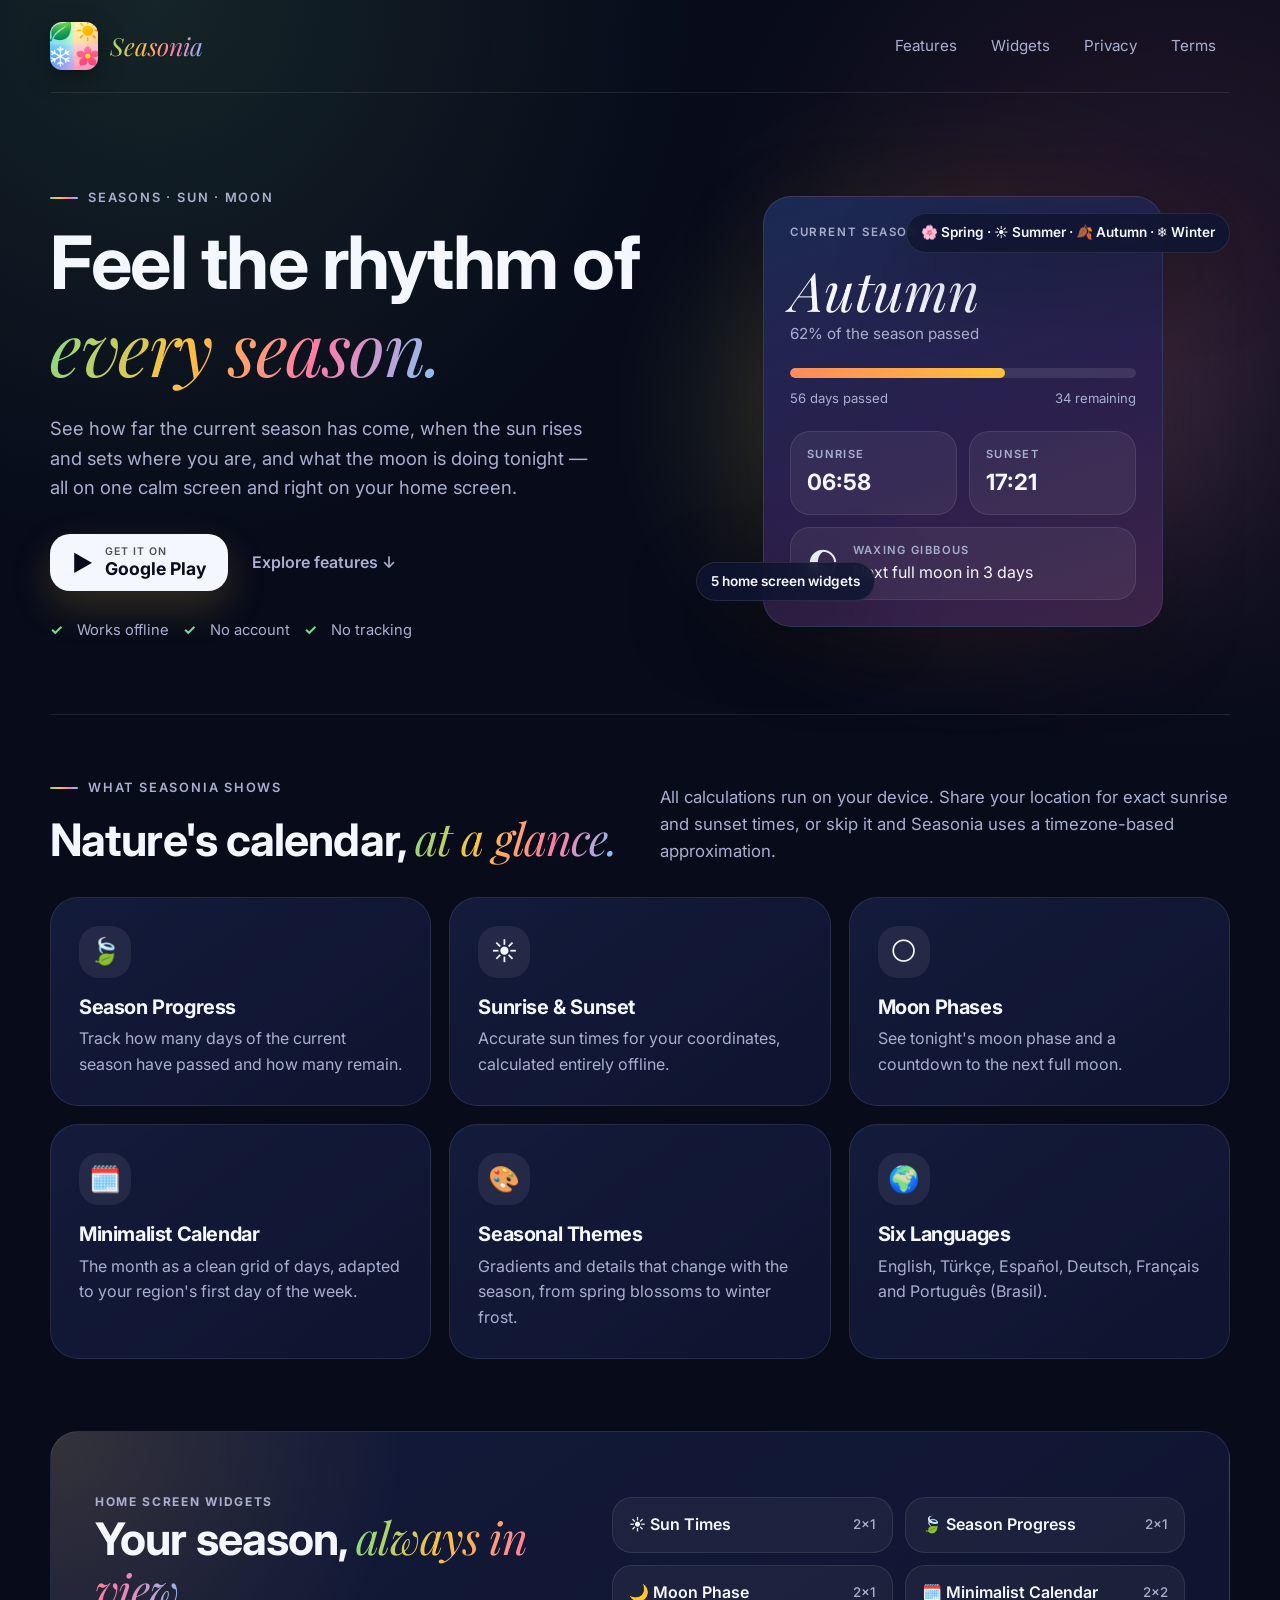
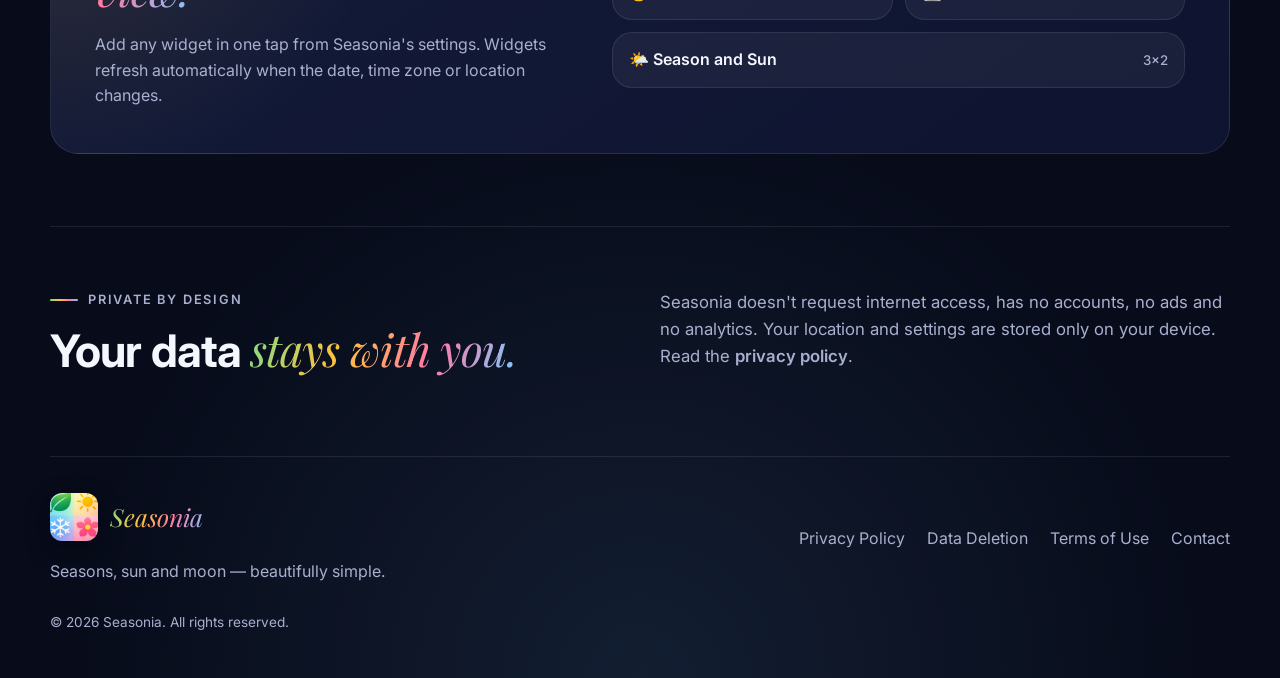
==== index.html @ 4aacce43 "Add Seasonia landing, privacy policy and terms pages Co-Authored-By: Claude Opus 5.5 <noreply@anthro" ====
<!doctype html>
<html lang="en">
<head>
  <meta charset="utf-8" />
  <meta name="viewport" content="width=device-width, initial-scale=1" />
  <meta
    name="description"
    content="Seasonia tracks the current season, sunrise and sunset times, and moon phases, with beautiful home screen widgets. Works offline, no account required."
  />
  <meta name="theme-color" content="#070b1a" />
  <title>Seasonia — Seasons, Sun &amp; Moon</title>
  <link rel="icon" type="image/png" href="./seasonia_logo.png" />
  <link rel="preconnect" href="https://fonts.googleapis.com" />
  <link rel="preconnect" href="https://fonts.gstatic.com" crossorigin />
  <link href="https://fonts.googleapis.com/css2?family=Inter:wght@400;500;600;700&family=Playfair+Display:ital,wght@1,400&display=swap" rel="stylesheet" />
  <link rel="stylesheet" href="./styles.css" />
</head>
<body>
  <header class="site-header">
    <a class="brand" href="./" aria-label="Seasonia home">
      <span class="brand-mark"><img src="./seasonia_logo.png" alt="" width="48" height="48" /></span>
      <strong>Seasonia</strong>
    </a>
    <nav aria-label="Site navigation">
      <a href="#features">Features</a>
      <a href="#widgets">Widgets</a>
      <a href="./privacy-policy.html">Privacy</a>
      <a href="./terms-of-use.html">Terms</a>
    </nav>
  </header>

  <main>
    <section class="hero">
      <div class="hero-copy">
        <p class="eyebrow"><span></span> Seasons · Sun · Moon</p>
        <h1>Feel the rhythm of <span>every season.</span></h1>
        <p class="lede">
          See how far the current season has come, when the sun rises and sets
          where you are, and what the moon is doing tonight — all on one calm
          screen and right on your home screen.
        </p>
        <div class="hero-actions">
          <a
            class="button"
            href="https://play.google.com/store/apps/details?id=com.cukkacreatives.seasonia"
          >
            <span class="button-icon" aria-hidden="true">▶</span>
            <span><small>GET IT ON</small>Google Play</span>
          </a>
          <a class="text-link" href="#features">Explore features <span aria-hidden="true">↓</span></a>
        </div>
        <p class="hero-note"><span>✓</span> Works offline <span>✓</span> No account <span>✓</span> No tracking</p>
      </div>

      <div class="hero-visual" aria-hidden="true">
        <div class="visual-glow"></div>
        <div class="season-card">
          <div class="season-card-top">
            <span>CURRENT SEASON</span>
            <span>🍂</span>
          </div>
          <p class="season-name">Autumn</p>
          <p class="season-sub">62% of the season passed</p>
          <div class="progress"><span></span></div>
          <div class="progress-labels">
            <span>56 days passed</span>
            <span>34 remaining</span>
          </div>
          <div class="sun-row">
            <div><small>Sunrise</small><strong>06:58</strong></div>
            <div><small>Sunset</small><strong>17:21</strong></div>
          </div>
          <div class="moon-row">
            <span class="moon">🌔</span>
            <div><small>Waxing Gibbous</small>Next full moon in 3 days</div>
          </div>
        </div>
        <span class="floating-chip chip-top">🌸 Spring · ☀️ Summer · 🍂 Autumn · ❄️ Winter</span>
        <span class="floating-chip chip-bottom">5 home screen widgets</span>
      </div>
    </section>

    <section class="intro" id="features">
      <div>
        <p class="eyebrow"><span></span> What Seasonia shows</p>
        <h2>Nature's calendar, <span>at a glance.</span></h2>
      </div>
      <p>
        All calculations run on your device. Share your location for exact
        sunrise and sunset times, or skip it and Seasonia uses a
        timezone-based approximation.
      </p>
    </section>

    <section class="feature-grid" aria-label="Seasonia features">
      <article class="feature-card">
        <span class="feature-icon">🍃</span>
        <h3>Season Progress</h3>
        <p>Track how many days of the current season have passed and how many remain.</p>
      </article>
      <article class="feature-card">
        <span class="feature-icon">☀️</span>
        <h3>Sunrise &amp; Sunset</h3>
        <p>Accurate sun times for your coordinates, calculated entirely offline.</p>
      </article>
      <article class="feature-card">
        <span class="feature-icon">🌕</span>
        <h3>Moon Phases</h3>
        <p>See tonight's moon phase and a countdown to the next full moon.</p>
      </article>
      <article class="feature-card">
        <span class="feature-icon">🗓️</span>
        <h3>Minimalist Calendar</h3>
        <p>The month as a clean grid of days, adapted to your region's first day of the week.</p>
      </article>
      <article class="feature-card">
        <span class="feature-icon">🎨</span>
        <h3>Seasonal Themes</h3>
        <p>Gradients and details that change with the season, from spring blossoms to winter frost.</p>
      </article>
      <article class="feature-card">
        <span class="feature-icon">🌍</span>
        <h3>Six Languages</h3>
        <p>English, Türkçe, Español, Deutsch, Français and Português (Brasil).</p>
      </article>
    </section>

    <section class="widgets-band" id="widgets">
      <div>
        <p class="feature-kicker">Home screen widgets</p>
        <h2>Your season, <span>always in view.</span></h2>
        <p>Add any widget in one tap from Seasonia's settings. Widgets refresh automatically when the date, time zone or location changes.</p>
      </div>
      <ul class="widget-list">
        <li>☀️ Sun Times <small>2×1</small></li>
        <li>🍃 Season Progress <small>2×1</small></li>
        <li>🌙 Moon Phase <small>2×1</small></li>
        <li>🗓️ Minimalist Calendar <small>2×2</small></li>
        <li>🌤️ Season and Sun <small>3×2</small></li>
      </ul>
    </section>

    <section class="notice" aria-labelledby="privacy-title">
      <div>
        <p class="eyebrow"><span></span> Private by design</p>
        <h2 id="privacy-title">Your data <span>stays with you.</span></h2>
      </div>
      <p>
        Seasonia doesn't request internet access, has no accounts, no ads and
        no analytics. Your location and settings are stored only on your
        device. Read the <a class="text-link" href="./privacy-policy.html">privacy policy</a>.
      </p>
    </section>
  </main>

  <footer>
    <div class="footer-brand">
      <a class="brand" href="./" aria-label="Seasonia home">
        <span class="brand-mark"><img src="./seasonia_logo.png" alt="" width="48" height="48" /></span>
        <strong>Seasonia</strong>
      </a>
      <p>Seasons, sun and moon — beautifully simple.</p>
    </div>
    <div class="footer-links">
      <a href="./privacy-policy.html">Privacy Policy</a>
      <a href="./privacy-policy.html#data-deletion">Data Deletion</a>
      <a href="./terms-of-use.html">Terms of Use</a>
      <a href="mailto:saitmaras@gmail.com">Contact</a>
    </div>
    <p class="copyright">© 2026 Seasonia. All rights reserved.</p>
  </footer>
</body>
</html>
---- styles.css ----
:root {
  color-scheme: dark;
  --color-background: #070b1a;
  --color-surface: #0f1530;
  --color-surface-raised: #151d3e;
  --color-text: #f5f7ff;
  --color-text-muted: #a9b0cf;
  --color-line-soft: rgb(255 255 255 / 9%);
  --color-spring: #7ddc8a;
  --color-summer: #ffc23d;
  --color-autumn: #ff8a5c;
  --color-winter: #7cc8ff;
  --color-blossom: #ff7aa8;
  --gradient-seasons: linear-gradient(110deg, var(--color-spring), var(--color-summer) 35%, var(--color-blossom) 68%, var(--color-winter));
  --gradient-surface: linear-gradient(145deg, rgb(21 29 62 / 92%), rgb(15 21 48 / 96%));
  --radius-small: 12px;
  --radius-medium: 20px;
  --radius-large: 28px;
  --radius-pill: 999px;
  --shadow-card: 0 24px 80px rgb(0 0 0 / 30%);
  --page-width: 1180px;
  --font-body: Inter, ui-sans-serif, system-ui, -apple-system, BlinkMacSystemFont, "Segoe UI", sans-serif;
  --font-display: "Playfair Display", Georgia, "Times New Roman", serif;
  --transition-fast: 180ms ease;
}

* { box-sizing: border-box; }

html { scroll-behavior: smooth; background: var(--color-background); }

body {
  margin: 0;
  min-height: 100vh;
  color: var(--color-text);
  background:
    radial-gradient(circle at 12% 0%, rgb(125 220 138 / 12%), transparent 34rem),
    radial-gradient(circle at 92% 12%, rgb(255 122 168 / 12%), transparent 30rem),
    radial-gradient(circle at 50% 100%, rgb(124 200 255 / 10%), transparent 36rem),
    var(--color-background);
  font-family: var(--font-body);
  line-height: 1.6;
  -webkit-font-smoothing: antialiased;
}

img { display: block; max-width: 100%; height: auto; }

a { color: inherit; text-decoration: none; }

a:focus-visible { outline: 3px solid var(--color-winter); outline-offset: 4px; border-radius: 6px; }

.site-header, main, footer {
  width: min(calc(100% - 32px), var(--page-width));
  margin: 0 auto;
}

/* Header */
.site-header {
  display: flex;
  align-items: center;
  justify-content: space-between;
  gap: 16px;
  padding: 22px 0;
  border-bottom: 1px solid var(--color-line-soft);
}

.brand { display: inline-flex; align-items: center; gap: 12px; font-size: 1.35rem; font-weight: 600; }

.brand strong {
  font-family: var(--font-display);
  font-style: italic;
  font-weight: 400;
  font-size: 1.55rem;
  background: var(--gradient-seasons);
  -webkit-background-clip: text;
  background-clip: text;
  color: transparent;
}

.brand-mark img { width: 48px; height: 48px; border-radius: var(--radius-small); box-shadow: 0 8px 24px rgb(0 0 0 / 35%); }

nav { display: flex; gap: 6px; flex-wrap: wrap; }

nav a {
  padding: 8px 14px;
  border-radius: var(--radius-pill);
  color: var(--color-text-muted);
  font-size: 0.95rem;
  transition: background var(--transition-fast), color var(--transition-fast);
}

nav a:hover, nav a[aria-current="page"] { background: rgb(255 255 255 / 7%); color: var(--color-text); }

/* Shared text */
.eyebrow {
  display: inline-flex;
  align-items: center;
  gap: 10px;
  margin: 0 0 14px;
  color: var(--color-text-muted);
  font-size: 0.8rem;
  font-weight: 600;
  letter-spacing: 0.14em;
  text-transform: uppercase;
}

.eyebrow span { width: 28px; height: 2px; border-radius: 2px; background: var(--gradient-seasons); }

h1, h2, h3 { margin: 0; line-height: 1.12; letter-spacing: -0.02em; }

h1 { font-size: clamp(2.6rem, 6vw, 4.6rem); font-weight: 700; }

h2 { font-size: clamp(1.9rem, 4vw, 2.8rem); font-weight: 700; }

h1 span, h2 span {
  font-family: var(--font-display);
  font-style: italic;
  font-weight: 400;
  background: var(--gradient-seasons);
  -webkit-background-clip: text;
  background-clip: text;
  color: transparent;
}

/* Hero */
.hero {
  display: grid;
  grid-template-columns: 1.05fr 0.95fr;
  align-items: center;
  gap: 56px;
  padding: 88px 0 72px;
}

.lede { max-width: 34rem; margin: 22px 0 32px; color: var(--color-text-muted); font-size: 1.15rem; }

.hero-actions { display: flex; align-items: center; gap: 24px; flex-wrap: wrap; }

.button {
  display: inline-flex;
  align-items: center;
  gap: 12px;
  padding: 12px 22px;
  border-radius: var(--radius-medium);
  background: var(--color-text);
  color: var(--color-background);
  font-weight: 700;
  font-size: 1.1rem;
  line-height: 1.15;
  box-shadow: 0 16px 40px rgb(255 194 61 / 18%);
  transition: transform var(--transition-fast), box-shadow var(--transition-fast);
}

.button:hover { transform: translateY(-2px); box-shadow: 0 20px 48px rgb(255 194 61 / 28%); }

.button small { display: block; font-size: 0.66rem; font-weight: 600; letter-spacing: 0.1em; opacity: 0.7; }

.button-icon { font-size: 1.4rem; }

.button-secondary {
  background: rgb(255 255 255 / 8%);
  color: var(--color-text);
  border: 1px solid var(--color-line-soft);
  box-shadow: none;
  font-size: 1rem;
}

.text-link { color: var(--color-text-muted); font-weight: 600; transition: color var(--transition-fast); }

.text-link:hover { color: var(--color-text); }

.hero-note { display: flex; flex-wrap: wrap; gap: 6px 14px; margin: 28px 0 0; color: var(--color-text-muted); font-size: 0.92rem; }

.hero-note span { color: var(--color-spring); font-weight: 700; }

/* Hero visual: season card */
.hero-visual { position: relative; display: grid; place-items: center; }

.visual-glow {
  position: absolute;
  inset: 8%;
  border-radius: 50%;
  background: var(--gradient-seasons);
  filter: blur(80px);
  opacity: 0.28;
}

.season-card {
  position: relative;
  width: min(100%, 400px);
  padding: 26px;
  border: 1px solid var(--color-line-soft);
  border-radius: var(--radius-large);
  background: linear-gradient(160deg, #1a2a52, #2a1f4d 55%, #3d2347);
  box-shadow: var(--shadow-card);
}

.season-card-top { display: flex; justify-content: space-between; color: var(--color-text-muted); font-size: 0.72rem; font-weight: 600; letter-spacing: 0.14em; }

.season-name { margin: 22px 0 4px; font-family: var(--font-display); font-style: italic; font-weight: 400; font-size: 3.4rem; line-height: 1; }

.season-sub { margin: 0; color: var(--color-text-muted); font-size: 0.95rem; }

.progress { height: 10px; margin: 22px 0 10px; border-radius: var(--radius-pill); background: rgb(255 255 255 / 10%); overflow: hidden; }

.progress span { display: block; width: 62%; height: 100%; border-radius: inherit; background: linear-gradient(90deg, var(--color-autumn), var(--color-summer)); }

.progress-labels { display: flex; justify-content: space-between; color: var(--color-text-muted); font-size: 0.82rem; }

.sun-row { display: grid; grid-template-columns: 1fr 1fr; gap: 12px; margin-top: 22px; }

.sun-row div, .moon-row {
  padding: 14px 16px;
  border-radius: var(--radius-medium);
  background: rgb(255 255 255 / 6%);
  border: 1px solid var(--color-line-soft);
}

.sun-row small, .moon-row small { display: block; color: var(--color-text-muted); font-size: 0.7rem; font-weight: 600; letter-spacing: 0.12em; text-transform: uppercase; }

.sun-row strong { font-size: 1.4rem; }

.moon-row { display: flex; align-items: center; gap: 14px; margin-top: 12px; }

.moon-row .moon { font-size: 1.9rem; line-height: 1; }

.floating-chip {
  position: absolute;
  padding: 8px 14px;
  border-radius: var(--radius-pill);
  background: rgb(15 21 48 / 88%);
  border: 1px solid var(--color-line-soft);
  box-shadow: var(--shadow-card);
  font-size: 0.85rem;
  font-weight: 600;
  backdrop-filter: blur(8px);
}

.chip-top { top: 4%; right: 0; }

.chip-bottom { bottom: 6%; left: 0; }

/* Intro + features */
.intro {
  display: grid;
  grid-template-columns: 1fr 1fr;
  align-items: end;
  gap: 40px;
  padding: 56px 0 32px;
  border-top: 1px solid var(--color-line-soft);
}

.intro > p, .notice > p { margin: 0; color: var(--color-text-muted); font-size: 1.05rem; }

.feature-grid { display: grid; grid-template-columns: repeat(3, 1fr); gap: 18px; padding-bottom: 72px; }

.feature-card {
  padding: 28px;
  border: 1px solid var(--color-line-soft);
  border-radius: var(--radius-large);
  background: var(--gradient-surface);
  transition: transform var(--transition-fast), border-color var(--transition-fast);
}

.feature-card:hover { transform: translateY(-3px); border-color: rgb(255 255 255 / 18%); }

.feature-card h3 { margin: 18px 0 8px; font-size: 1.25rem; }

.feature-card p { margin: 0; color: var(--color-text-muted); }

.feature-icon {
  display: grid;
  place-items: center;
  width: 52px;
  height: 52px;
  border-radius: var(--radius-medium);
  background: rgb(255 255 255 / 7%);
  font-size: 1.6rem;
}

.feature-kicker { margin: 0 0 4px; color: var(--color-summer); font-size: 0.75rem; font-weight: 700; letter-spacing: 0.14em; text-transform: uppercase; }

/* Widgets band */
.widgets-band {
  display: grid;
  grid-template-columns: 1fr 1.2fr;
  gap: 40px;
  align-items: center;
  margin-bottom: 72px;
  padding: 44px;
  border: 1px solid var(--color-line-soft);
  border-radius: var(--radius-large);
  background:
    radial-gradient(circle at 0% 0%, rgb(255 194 61 / 14%), transparent 22rem),
    var(--gradient-surface);
}

.widgets-band > div > p { margin: 16px 0 0; color: var(--color-text-muted); }

.widget-list { display: grid; grid-template-columns: repeat(2, 1fr); gap: 12px; margin: 0; padding: 0; list-style: none; }

.widget-list li {
  display: flex;
  align-items: center;
  gap: 12px;
  padding: 14px 16px;
  border-radius: var(--radius-medium);
  background: rgb(255 255 255 / 5%);
  border: 1px solid var(--color-line-soft);
  font-weight: 600;
}

.widget-list li small { margin-left: auto; color: var(--color-text-muted); font-weight: 500; }

.widget-list li:last-child { grid-column: 1 / -1; }

/* Notice */
.notice {
  display: grid;
  grid-template-columns: 1fr 1fr;
  gap: 40px;
  align-items: center;
  padding: 56px 0 80px;
  border-top: 1px solid var(--color-line-soft);
}

/* Footer */
footer {
  display: flex;
  flex-wrap: wrap;
  align-items: center;
  justify-content: space-between;
  gap: 20px;
  padding: 36px 0 44px;
  border-top: 1px solid var(--color-line-soft);
  color: var(--color-text-muted);
}

.footer-brand p { margin: 10px 0 0; }

.footer-links { display: flex; flex-wrap: wrap; gap: 8px 22px; }

footer a { transition: color var(--transition-fast); }

footer a:hover { color: var(--color-text); }

.copyright { width: 100%; margin: 8px 0 0; font-size: 0.85rem; }

/* Legal pages */
.legal { max-width: 780px; padding: 64px 0 80px; }

.legal h1 { font-size: clamp(2.2rem, 5vw, 3.4rem); }

.legal .updated { margin: 14px 0 32px; color: var(--color-text-muted); }

.legal h2 { margin: 40px 0 12px; font-size: 1.4rem; scroll-margin-top: 24px; }

.legal h3 { margin: 24px 0 8px; font-size: 1.1rem; }

.legal p, .legal li { color: #d4d8ee; }

.legal ul { padding-left: 1.3rem; }

.legal li { margin: 6px 0; }

.legal a { color: var(--color-winter); text-decoration: underline; text-underline-offset: 3px; }

.legal code { padding: 2px 6px; border-radius: 6px; background: rgb(255 255 255 / 8%); font-size: 0.9em; }

/* Responsive */
@media (max-width: 900px) {
  .hero, .intro, .notice, .widgets-band { grid-template-columns: 1fr; }
  .hero { gap: 48px; padding: 56px 0 48px; }
  .feature-grid { grid-template-columns: repeat(2, 1fr); }
  .widgets-band { padding: 28px; }
}

@media (max-width: 600px) {
  .site-header { flex-direction: column; align-items: flex-start; }
  .feature-grid, .widget-list { grid-template-columns: 1fr; }
  .season-name { font-size: 2.8rem; }
  .floating-chip { display: none; }
}

@media (prefers-reduced-motion: reduce) {
  html { scroll-behavior: auto; }
  * { transition: none !important; }
}
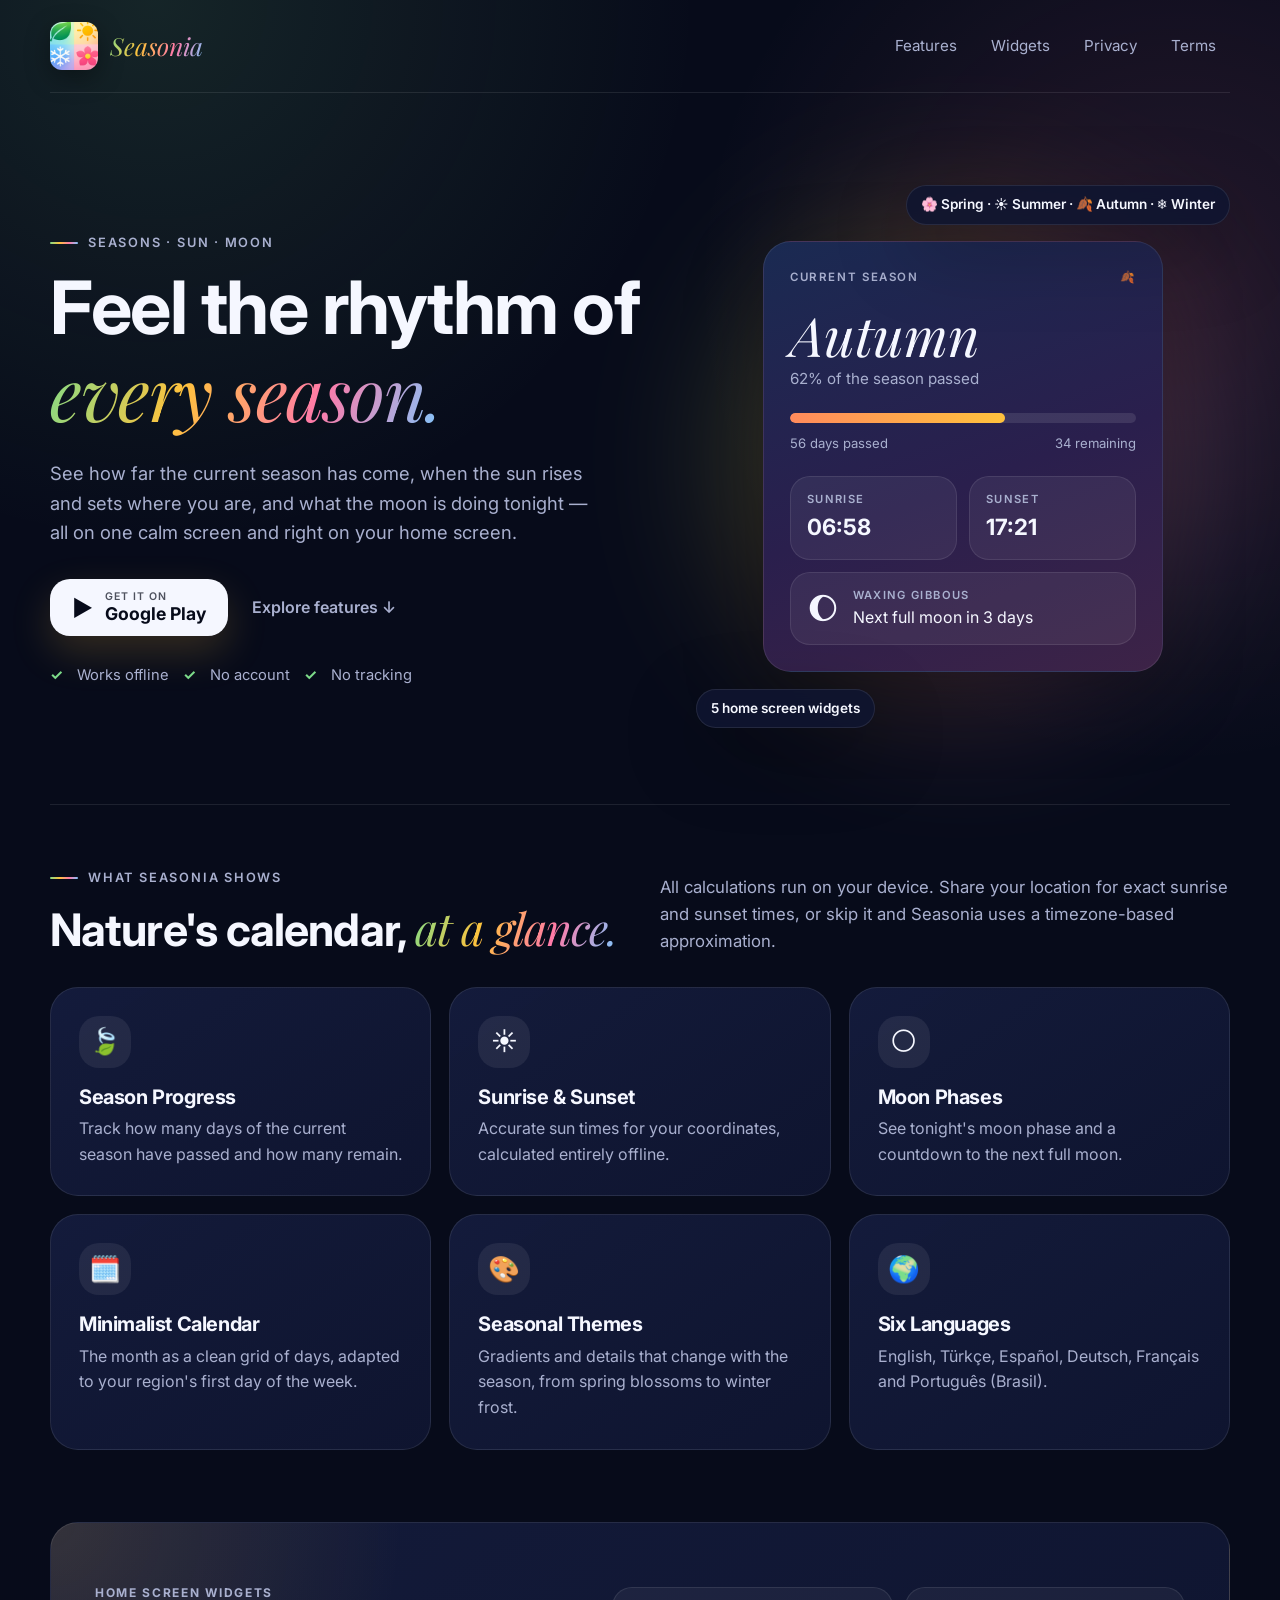
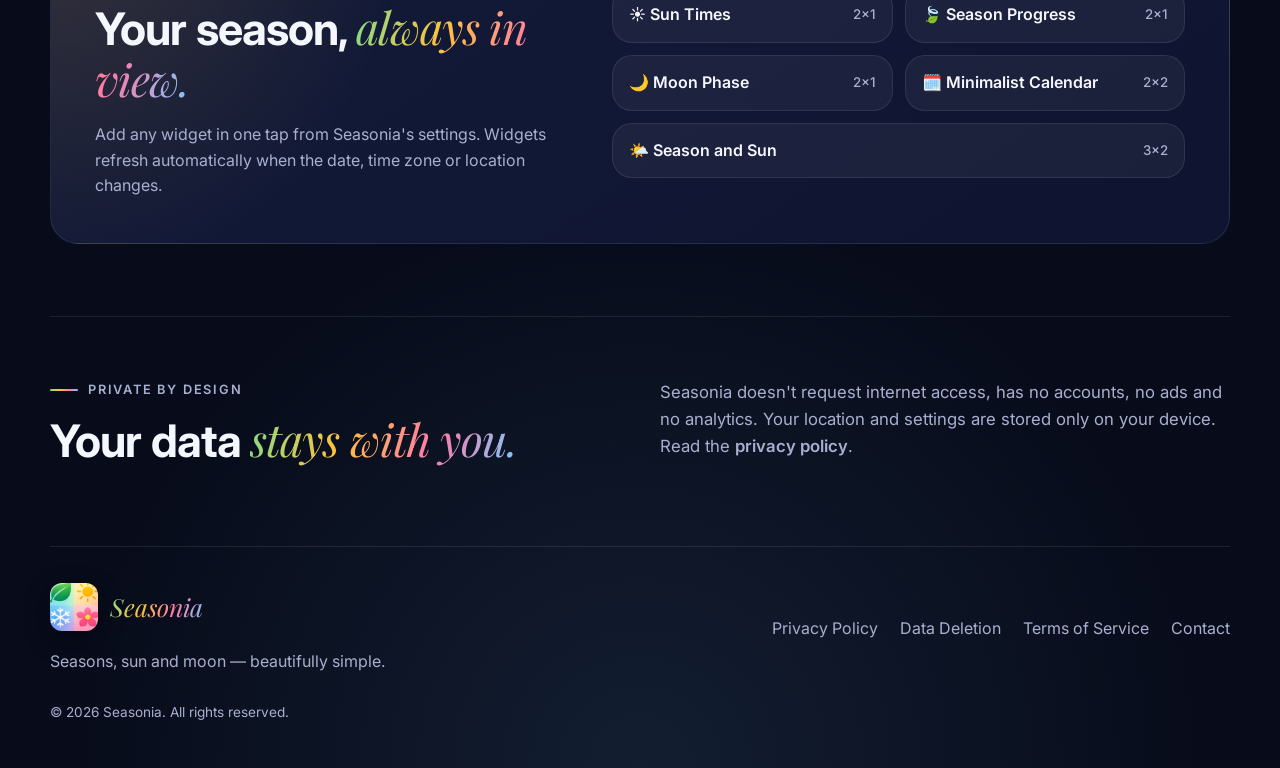
==== commit f517f9fc: "Add files via upload" ====
--- a/index.html
+++ b/index.html
@@ -25,7 +25,7 @@
       <a href="#features">Features</a>
       <a href="#widgets">Widgets</a>
       <a href="./privacy-policy.html">Privacy</a>
-      <a href="./terms-of-use.html">Terms</a>
+      <a href="./terms-of-service.html">Terms</a>
     </nav>
   </header>
 
@@ -164,8 +164,8 @@
     <div class="footer-links">
       <a href="./privacy-policy.html">Privacy Policy</a>
       <a href="./privacy-policy.html#data-deletion">Data Deletion</a>
-      <a href="./terms-of-use.html">Terms of Use</a>
-      <a href="mailto:saitmaras@gmail.com">Contact</a>
+      <a href="./terms-of-service.html">Terms of Service</a>
+      <a href="mailto:cukkacreatives@gmail.com">Contact</a>
     </div>
     <p class="copyright">© 2026 Seasonia. All rights reserved.</p>
   </footer>
--- a/styles.css
+++ b/styles.css
@@ -172,7 +172,7 @@
 .hero-note span { color: var(--color-spring); font-weight: 700; }
 
 /* Hero visual: season card */
-.hero-visual { position: relative; display: grid; place-items: center; }
+.hero-visual { position: relative; display: grid; place-items: center; padding: 60px 0; }
 
 .visual-glow {
   position: absolute;
@@ -234,9 +234,11 @@
   backdrop-filter: blur(8px);
 }
 
-.chip-top { top: 4%; right: 0; }
-
-.chip-bottom { bottom: 6%; left: 0; }
+.floating-chip { white-space: nowrap; }
+
+.chip-top { top: 4px; right: 0; }
+
+.chip-bottom { bottom: 4px; left: 0; }
 
 /* Intro + features */
 .intro {
